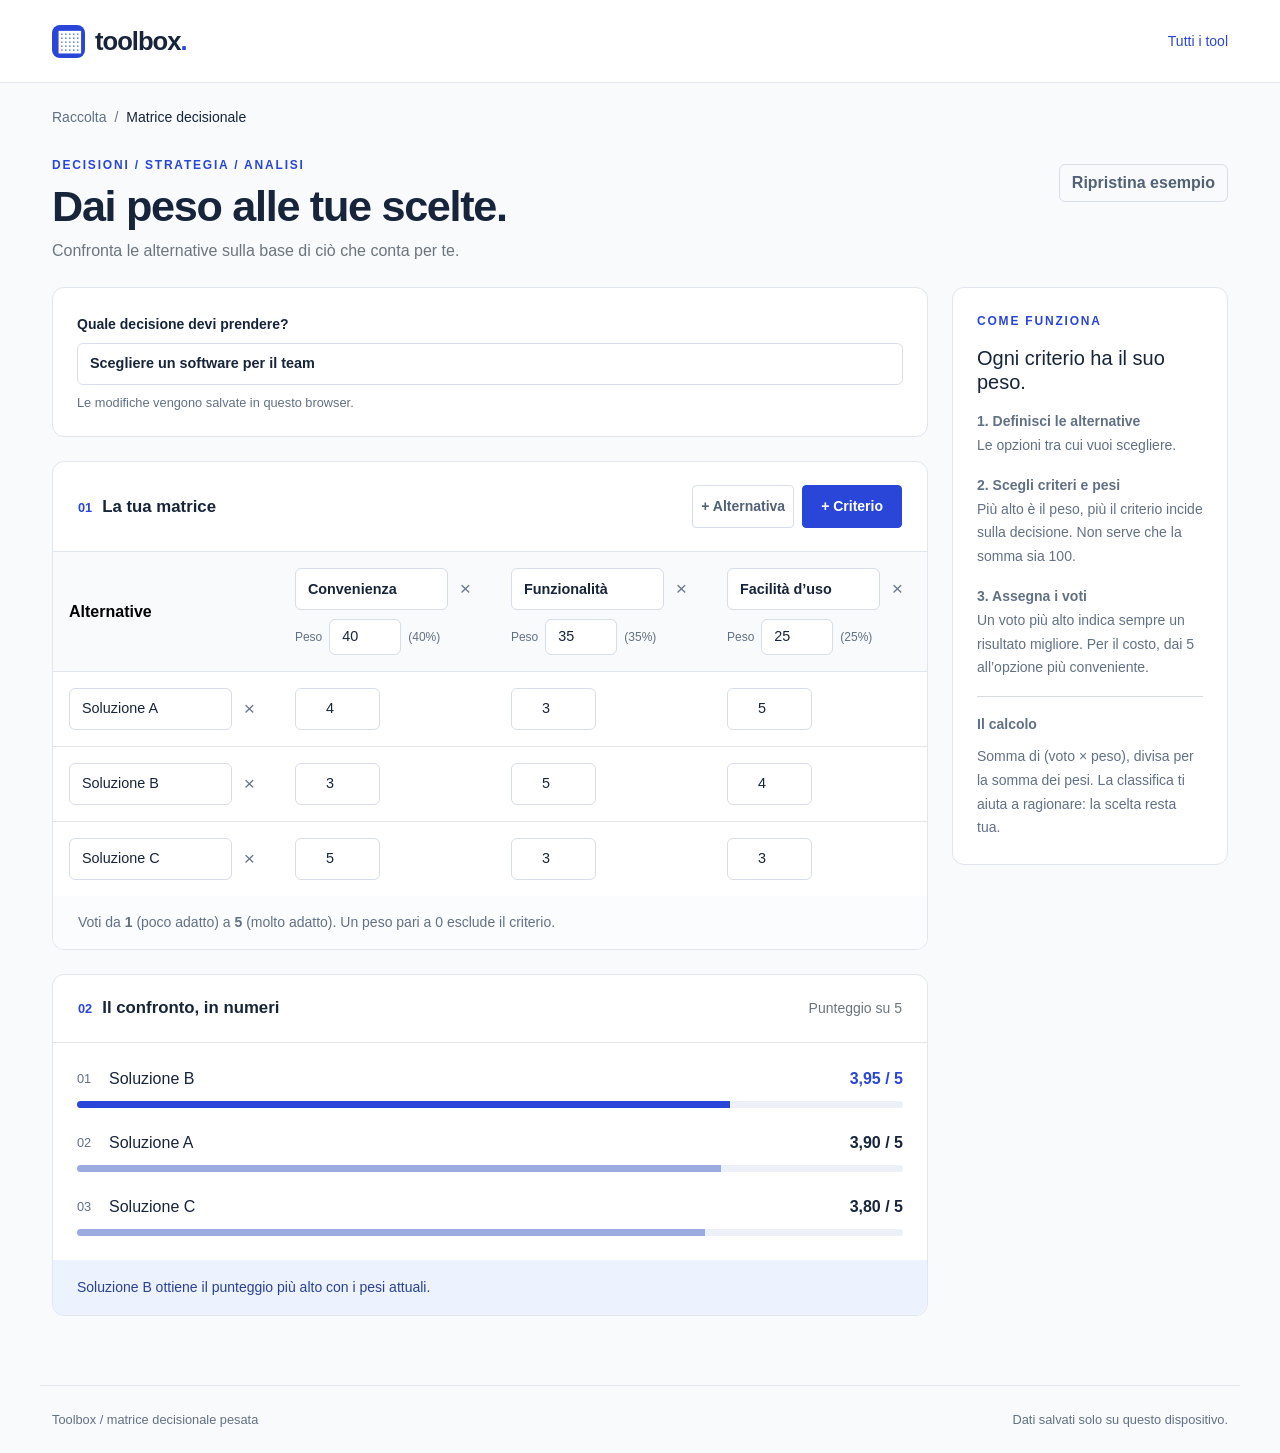
==== tools/decision-matrix/index.html @ d8cb6366 "Publish management tools static website" ====
<!doctype html><html lang="it"><head>
<meta charset="utf-8"><meta name="viewport" content="width=device-width, initial-scale=1">
<title>Matrice decisionale pesata — Toolbox</title><meta name="description" content="Confronta alternative con criteri pesati e una classifica calcolata in tempo reale.">
<link rel="icon" href="../../assets/favicon.svg" type="image/svg+xml">
<link href="https://cdn.jsdelivr.net/npm/bootstrap@5.3.8/dist/css/bootstrap.min.css" rel="stylesheet" integrity="sha384-sRIl4kxILFvY47J16cr9ZwB07vP4J8+LH7qKQnuqkuIAvNWLzeN8tE5YBujZqJLB" crossorigin="anonymous">
<link href="../../assets/css/style.css" rel="stylesheet"><script src="../../assets/js/matrix-core.js" defer></script><script src="../../assets/js/matrix.js" defer></script>
</head><body>
<a class="skip-link" href="#main">Vai al contenuto</a>
<header class="site-header"><div class="container d-flex align-items-center justify-content-between"><a class="brand" href="../../"><span class="brand-mark" aria-hidden="true">▦</span> toolbox<span class="brand-dot">.</span></a><a class="small text-decoration-none" href="../../">Tutti i tool</a></div></header>
<main id="main" class="container py-4">
<nav class="breadcrumb-line" aria-label="Percorso"><a href="../../">Raccolta</a><span class="mx-2 text-secondary">/</span><span>Matrice decisionale</span></nav>
<div class="d-flex flex-wrap justify-content-between align-items-start gap-3 mb-4"><div><p class="eyebrow mb-2">DECISIONI / STRATEGIA / ANALISI</p><h1 class="page-title">Dai peso alle tue scelte.</h1><p class="text-secondary mb-0">Confronta le alternative sulla base di ciò che conta per te.</p></div><button id="reset" class="btn btn-outline-secondary mt-2" type="button">Ripristina esempio</button></div>
<noscript><div class="alert alert-warning">Per utilizzare la matrice è necessario attivare JavaScript.</div></noscript>
<div class="row g-4"><div class="col-lg-9">
<section class="panel mb-4"><div class="p-4"><label for="decision-name" class="small-label mb-2">Quale decisione devi prendere?</label><input id="decision-name" class="form-control decision-name" maxlength="150" placeholder="Es. Scegliere un software per il team"><p id="save-status" class="status-text mt-2 mb-0" role="status">Le modifiche vengono salvate in questo browser.</p></div></section>
<section class="panel" aria-labelledby="matrix-title"><div class="panel-heading"><h2 id="matrix-title"><span class="step">01</span>La tua matrice</h2><div class="d-flex flex-wrap gap-2"><button id="add-option" class="btn btn-sm btn-outline-secondary">+ Alternativa</button><button id="add-criterion" class="btn btn-sm btn-primary">+ Criterio</button></div></div><div class="matrix-scroll" tabindex="0" role="region" aria-label="Matrice modificabile, scorrimento orizzontale"><table class="table matrix-table"><caption class="visually-hidden">Alternative per riga e criteri per colonna. Modifica nomi, pesi e voti.</caption><thead id="matrix-head"></thead><tbody id="matrix-body"></tbody></table></div><div class="table-note">Voti da <strong>1</strong> (poco adatto) a <strong>5</strong> (molto adatto). Un peso pari a 0 esclude il criterio.</div></section>
<div id="validation" class="alert alert-warning mt-3" role="status" hidden></div>
<section class="panel mt-4" aria-labelledby="ranking-title"><div class="panel-heading"><h2 id="ranking-title"><span class="step">02</span>Il confronto, in numeri</h2><span class="small text-secondary">Punteggio su 5</span></div><div id="ranking" class="results" aria-live="polite" aria-atomic="true"></div><div id="summary" class="result-summary"></div></section>
</div><aside class="col-lg-3"><div class="panel p-4"><p class="eyebrow mb-3">COME FUNZIONA</p><h2 class="h5 mb-3">Ogni criterio ha il suo peso.</h2><div class="help-copy"><p><strong>1. Definisci le alternative</strong><br>Le opzioni tra cui vuoi scegliere.</p><p><strong>2. Scegli criteri e pesi</strong><br>Più alto è il peso, più il criterio incide sulla decisione. Non serve che la somma sia 100.</p><p><strong>3. Assegna i voti</strong><br>Un voto più alto indica sempre un risultato migliore. Per il costo, dai 5 all’opzione più conveniente.</p><hr><p class="mb-2"><strong>Il calcolo</strong></p><p class="mb-0">Somma di (voto × peso), divisa per la somma dei pesi. La classifica ti aiuta a ragionare: la scelta resta tua.</p></div></div></aside></div>
</main><footer class="container site-footer"><span>Toolbox / matrice decisionale pesata</span><span>Dati salvati solo su questo dispositivo.</span></footer>
</body></html>
---- assets/css/style.css ----
:root{--ink:#17243a;--muted:#627084;--accent:#2946d8;--line:#e1e6ed;--bs-body-color:var(--ink);--bs-body-bg:#f8fafc;--bs-primary:#2946d8;--bs-font-sans-serif:Inter,-apple-system,BlinkMacSystemFont,"Segoe UI",sans-serif}
body{min-height:100vh}a{color:var(--accent)}.container{max-width:1200px}.site-header{background:#fff;border-bottom:1px solid var(--line);padding:22px 0}.brand{font-size:1.6rem;font-weight:800;letter-spacing:-1px;color:var(--ink);text-decoration:none;display:flex;align-items:center;gap:10px}.brand-mark{display:inline-flex;align-items:center;justify-content:center;width:33px;height:33px;background:var(--accent);color:white;border-radius:8px;font-size:28px;line-height:1}.brand-dot{color:var(--accent);margin-left:-10px}.header-note{font-size:.875rem;color:var(--muted)}.eyebrow{font-size:.75rem;letter-spacing:1.8px;font-weight:700;color:var(--accent);margin-bottom:16px}.intro{padding-top:18px}h1{font-size:clamp(2.1rem,4.4vw,3.6rem);font-weight:750;letter-spacing:-2px;line-height:1.13}h1 span{color:var(--muted)}.lead{font-size:1.1rem;color:var(--muted);max-width:680px}.count-badge{display:inline-flex;background:#e9edf5;font-size:.8rem;padding:5px 9px;border-radius:6px;vertical-align:middle;margin-left:6px}.search-wrap{width:300px}.form-control,.form-select{border-color:#d7dee8;background-color:white;min-height:42px}.form-control:focus,.form-select:focus{border-color:var(--accent);box-shadow:0 0 0 3px #2946d820}.tag-filter{border:1px solid var(--line);border-radius:7px;background:white;font-size:.875rem;padding:8px 16px;color:var(--muted)}.tag-filter.active,.tag-filter:hover{background:#eaf0ff;border-color:#bccaff;color:#243fba}.tool-card{border:1px solid var(--line);border-radius:12px;overflow:hidden;background:white;transition:box-shadow .2s}.tool-card:hover{box-shadow:0 10px 30px #17243a0d}.tool-preview{background:#edf1fc;padding:23px 35px 26px;min-height:210px}.preview-label{font-size:.65rem;letter-spacing:1.8px;color:#526696;font-weight:700}.mini-matrix{display:grid;grid-template-columns:22px repeat(3,1fr);gap:6px;max-width:250px;margin:15px auto 0;text-align:center;font-size:.75rem;align-items:center}.mini-matrix>span{font-size:.65rem;color:#647494}.mini-matrix i{font-style:normal;border-radius:4px;padding:7px;background:#2946d8;color:white}.mini-matrix i.cell-medium{background:#a9b8ef;color:#21377c}.mini-matrix i.cell-low{background:#d4def8;color:#526696}.tool-body{padding:25px}.tool-body h3{font-size:1.3rem;letter-spacing:-.5px;font-weight:700}.tool-body h3 a{color:inherit;text-decoration:none}.tool-body p:not(.eyebrow){font-size:.95rem;line-height:1.65}.tool-tag{font-size:.75rem;padding:4px 9px;border-radius:5px;background:#f0f3f7;color:#526177}.btn{font-weight:600}.btn-primary{--bs-btn-bg:var(--accent);--bs-btn-border-color:var(--accent);--bs-btn-hover-bg:#1e35b1;--bs-btn-hover-border-color:#1e35b1;--bs-btn-active-bg:#1e35b1;padding:10px 18px}.btn-outline-secondary{--bs-btn-color:#526177;--bs-btn-border-color:#d7dee8;--bs-btn-hover-bg:#edf1f7;--bs-btn-hover-color:#17243a;--bs-btn-hover-border-color:#bdc8d7}.site-footer{border-top:1px solid var(--line);padding-top:24px;padding-bottom:24px;margin-top:45px;display:flex;justify-content:space-between;gap:15px;color:var(--muted);font-size:.8rem}.empty-state{padding:50px;text-align:center;border:1px dashed var(--line);border-radius:12px}.skip-link{position:absolute;left:15px;top:-100px;z-index:10;background:white;padding:12px}.skip-link:focus{top:10px}:focus-visible{outline:3px solid #6a84ed;outline-offset:3px}.breadcrumb-line{font-size:.875rem;margin-bottom:28px}.breadcrumb-line a{text-decoration:none;color:var(--muted)}.page-title{font-size:clamp(2rem,4vw,2.7rem);letter-spacing:-1.3px}.panel{background:white;border:1px solid var(--line);border-radius:12px;overflow:hidden}.panel-heading{padding:23px 25px;border-bottom:1px solid var(--line);display:flex;justify-content:space-between;align-items:center;gap:16px;flex-wrap:wrap}.panel-heading h2{font-size:1.05rem;font-weight:700;margin:0}.step{color:var(--accent);font-size:.8rem;display:inline-flex;margin-right:10px}.table{--bs-table-bg:white;margin:0}.matrix-table th,.matrix-table td{padding:16px;vertical-align:middle;border-color:var(--line)}.matrix-table thead th{background:#f8fafc}.matrix-table th:first-child{min-width:210px}.matrix-table td{min-width:170px}.matrix-table .score-input{max-width:85px;text-align:center}.matrix-table .criterion-name{min-width:130px;font-weight:600}.matrix-table input[type=number]{min-width:65px}.weight-row{display:flex;gap:7px;align-items:center;margin-top:9px;color:var(--muted);font-size:.75rem;font-weight:400}.weight-row input{width:72px;min-height:34px;font-size:.875rem}.icon-button{border:0;background:transparent;color:#69778b;font-size:1.2rem;padding:3px 8px;border-radius:4px}.icon-button:hover{background:#fff0f0;color:#b42318}.icon-button:disabled{opacity:.3}.table-note{padding:16px 25px;font-size:.875rem;color:var(--muted);background:#fbfcfe}.results{padding:24px}.ranking-item+.ranking-item{margin-top:23px}.rank-number{font-size:.8rem;color:var(--muted);width:24px}.score{font-weight:750;white-space:nowrap}.progress{height:7px;margin-top:10px;background:#edf1f7}.progress-bar{background:#9babdf}.ranking-item:first-child .progress-bar{background:var(--accent)}.ranking-item:first-child .score{color:var(--accent)}.result-summary{padding:17px 24px;background:#edf2ff;color:#294291;font-size:.875rem}.help-copy{font-size:.875rem;line-height:1.7;color:var(--muted)}.status-text{font-size:.8rem;color:var(--muted)}.decision-name{font-weight:600}.small-label{font-size:.875rem;font-weight:600}.alert{font-size:.875rem}.panel .form-control{font-size:.9rem}.matrix-scroll{overflow:auto}.remove-option{flex-shrink:0}@media(max-width:767px){.header-note{display:none}.site-header{padding:17px 0}.intro{padding-top:0}h1{letter-spacing:-1px}.search-wrap{width:100%}.site-footer{flex-direction:column;margin-top:24px}.panel-heading{padding:18px}.results{padding:20px}.tool-preview{min-height:190px}.matrix-table th,.matrix-table td{padding:12px}.matrix-table th:first-child{min-width:170px}.container{padding-left:20px;padding-right:20px}}
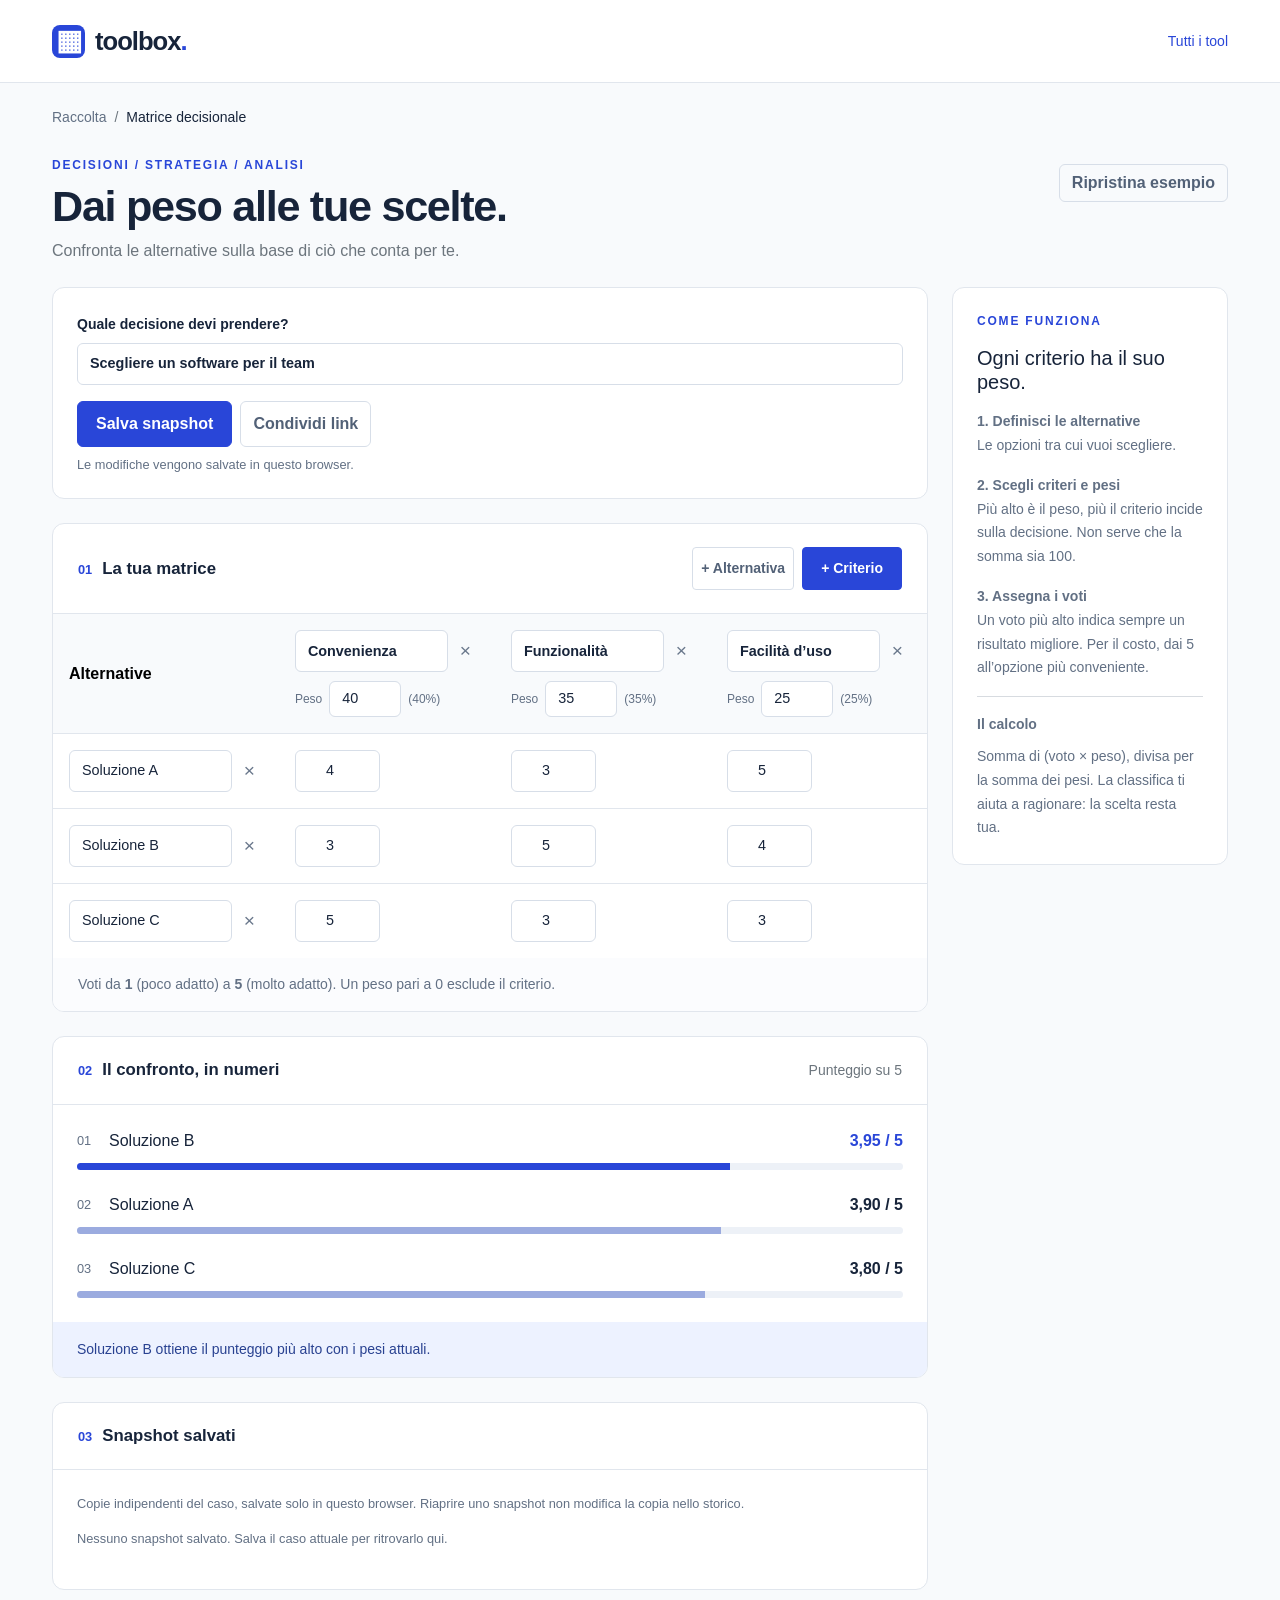
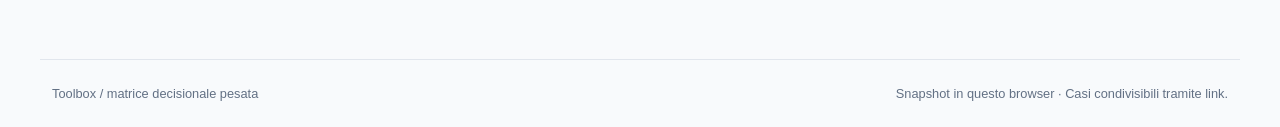
==== commit 57378096: "Add browser snapshot history and shareable matrix links" ====
--- a/tools/decision-matrix/index.html
+++ b/tools/decision-matrix/index.html
@@ -3,7 +3,7 @@
 <title>Matrice decisionale pesata — Toolbox</title><meta name="description" content="Confronta alternative con criteri pesati e una classifica calcolata in tempo reale.">
 <link rel="icon" href="../../assets/favicon.svg" type="image/svg+xml">
 <link href="https://cdn.jsdelivr.net/npm/bootstrap@5.3.8/dist/css/bootstrap.min.css" rel="stylesheet" integrity="sha384-sRIl4kxILFvY47J16cr9ZwB07vP4J8+LH7qKQnuqkuIAvNWLzeN8tE5YBujZqJLB" crossorigin="anonymous">
-<link href="../../assets/css/style.css" rel="stylesheet"><script src="../../assets/js/matrix-core.js" defer></script><script src="../../assets/js/matrix.js" defer></script>
+<link href="../../assets/css/style.css" rel="stylesheet"><script src="../../assets/js/matrix-core.js" defer></script><script src="../../assets/js/matrix-storage.js" defer></script><script src="../../assets/js/matrix.js" defer></script>
 </head><body>
 <a class="skip-link" href="#main">Vai al contenuto</a>
 <header class="site-header"><div class="container d-flex align-items-center justify-content-between"><a class="brand" href="../../"><span class="brand-mark" aria-hidden="true">▦</span> toolbox<span class="brand-dot">.</span></a><a class="small text-decoration-none" href="../../">Tutti i tool</a></div></header>
@@ -12,10 +12,10 @@
 <div class="d-flex flex-wrap justify-content-between align-items-start gap-3 mb-4"><div><p class="eyebrow mb-2">DECISIONI / STRATEGIA / ANALISI</p><h1 class="page-title">Dai peso alle tue scelte.</h1><p class="text-secondary mb-0">Confronta le alternative sulla base di ciò che conta per te.</p></div><button id="reset" class="btn btn-outline-secondary mt-2" type="button">Ripristina esempio</button></div>
 <noscript><div class="alert alert-warning">Per utilizzare la matrice è necessario attivare JavaScript.</div></noscript>
 <div class="row g-4"><div class="col-lg-9">
-<section class="panel mb-4"><div class="p-4"><label for="decision-name" class="small-label mb-2">Quale decisione devi prendere?</label><input id="decision-name" class="form-control decision-name" maxlength="150" placeholder="Es. Scegliere un software per il team"><p id="save-status" class="status-text mt-2 mb-0" role="status">Le modifiche vengono salvate in questo browser.</p></div></section>
+<section class="panel mb-4"><div class="p-4"><label for="decision-name" class="small-label mb-2">Quale decisione devi prendere?</label><input id="decision-name" class="form-control decision-name" maxlength="150" placeholder="Es. Scegliere un software per il team"><div class="d-flex flex-wrap gap-2 mt-3"><button id="save-snapshot" class="btn btn-primary" type="button" disabled>Salva snapshot</button><button id="share-case" class="btn btn-outline-secondary" type="button">Condividi link</button></div><p id="case-status" class="status-text mt-2 mb-0" role="status"></p><div id="share-panel" class="mt-3" hidden><label for="share-url" class="small-label mb-2">Link del caso attuale</label><div class="d-flex gap-2"><input id="share-url" class="form-control" type="text" readonly><button id="copy-link" class="btn btn-outline-secondary" type="button">Copia</button></div><p class="status-text mt-2 mb-0">Il link contiene titolo, alternative, criteri, pesi e voti. Chi lo riceve può aprire e modificare una propria copia.</p></div><p id="save-status" class="status-text mt-2 mb-0" role="status">Le modifiche vengono salvate in questo browser.</p></div></section>
 <section class="panel" aria-labelledby="matrix-title"><div class="panel-heading"><h2 id="matrix-title"><span class="step">01</span>La tua matrice</h2><div class="d-flex flex-wrap gap-2"><button id="add-option" class="btn btn-sm btn-outline-secondary">+ Alternativa</button><button id="add-criterion" class="btn btn-sm btn-primary">+ Criterio</button></div></div><div class="matrix-scroll" tabindex="0" role="region" aria-label="Matrice modificabile, scorrimento orizzontale"><table class="table matrix-table"><caption class="visually-hidden">Alternative per riga e criteri per colonna. Modifica nomi, pesi e voti.</caption><thead id="matrix-head"></thead><tbody id="matrix-body"></tbody></table></div><div class="table-note">Voti da <strong>1</strong> (poco adatto) a <strong>5</strong> (molto adatto). Un peso pari a 0 esclude il criterio.</div></section>
 <div id="validation" class="alert alert-warning mt-3" role="status" hidden></div>
 <section class="panel mt-4" aria-labelledby="ranking-title"><div class="panel-heading"><h2 id="ranking-title"><span class="step">02</span>Il confronto, in numeri</h2><span class="small text-secondary">Punteggio su 5</span></div><div id="ranking" class="results" aria-live="polite" aria-atomic="true"></div><div id="summary" class="result-summary"></div></section>
-</div><aside class="col-lg-3"><div class="panel p-4"><p class="eyebrow mb-3">COME FUNZIONA</p><h2 class="h5 mb-3">Ogni criterio ha il suo peso.</h2><div class="help-copy"><p><strong>1. Definisci le alternative</strong><br>Le opzioni tra cui vuoi scegliere.</p><p><strong>2. Scegli criteri e pesi</strong><br>Più alto è il peso, più il criterio incide sulla decisione. Non serve che la somma sia 100.</p><p><strong>3. Assegna i voti</strong><br>Un voto più alto indica sempre un risultato migliore. Per il costo, dai 5 all’opzione più conveniente.</p><hr><p class="mb-2"><strong>Il calcolo</strong></p><p class="mb-0">Somma di (voto × peso), divisa per la somma dei pesi. La classifica ti aiuta a ragionare: la scelta resta tua.</p></div></div></aside></div>
-</main><footer class="container site-footer"><span>Toolbox / matrice decisionale pesata</span><span>Dati salvati solo su questo dispositivo.</span></footer>
+<section class="panel mt-4" aria-labelledby="history-title"><div class="panel-heading"><h2 id="history-title"><span class="step">03</span>Snapshot salvati</h2></div><div class="p-4"><p class="status-text">Copie indipendenti del caso, salvate solo in questo browser. Riaprire uno snapshot non modifica la copia nello storico.</p><p id="history-status" class="status-text" role="status">Caricamento dello storico…</p><ul id="snapshot-list" class="snapshot-list"></ul></div></section></div><aside class="col-lg-3"><div class="panel p-4"><p class="eyebrow mb-3">COME FUNZIONA</p><h2 class="h5 mb-3">Ogni criterio ha il suo peso.</h2><div class="help-copy"><p><strong>1. Definisci le alternative</strong><br>Le opzioni tra cui vuoi scegliere.</p><p><strong>2. Scegli criteri e pesi</strong><br>Più alto è il peso, più il criterio incide sulla decisione. Non serve che la somma sia 100.</p><p><strong>3. Assegna i voti</strong><br>Un voto più alto indica sempre un risultato migliore. Per il costo, dai 5 all’opzione più conveniente.</p><hr><p class="mb-2"><strong>Il calcolo</strong></p><p class="mb-0">Somma di (voto × peso), divisa per la somma dei pesi. La classifica ti aiuta a ragionare: la scelta resta tua.</p></div></div></aside></div>
+</main><footer class="container site-footer"><span>Toolbox / matrice decisionale pesata</span><span>Snapshot in questo browser · Casi condivisibili tramite link.</span></footer>
 </body></html>
--- a/assets/css/style.css
+++ b/assets/css/style.css
@@ -1,2 +1,3 @@
 :root{--ink:#17243a;--muted:#627084;--accent:#2946d8;--line:#e1e6ed;--bs-body-color:var(--ink);--bs-body-bg:#f8fafc;--bs-primary:#2946d8;--bs-font-sans-serif:Inter,-apple-system,BlinkMacSystemFont,"Segoe UI",sans-serif}
 body{min-height:100vh}a{color:var(--accent)}.container{max-width:1200px}.site-header{background:#fff;border-bottom:1px solid var(--line);padding:22px 0}.brand{font-size:1.6rem;font-weight:800;letter-spacing:-1px;color:var(--ink);text-decoration:none;display:flex;align-items:center;gap:10px}.brand-mark{display:inline-flex;align-items:center;justify-content:center;width:33px;height:33px;background:var(--accent);color:white;border-radius:8px;font-size:28px;line-height:1}.brand-dot{color:var(--accent);margin-left:-10px}.header-note{font-size:.875rem;color:var(--muted)}.eyebrow{font-size:.75rem;letter-spacing:1.8px;font-weight:700;color:var(--accent);margin-bottom:16px}.intro{padding-top:18px}h1{font-size:clamp(2.1rem,4.4vw,3.6rem);font-weight:750;letter-spacing:-2px;line-height:1.13}h1 span{color:var(--muted)}.lead{font-size:1.1rem;color:var(--muted);max-width:680px}.count-badge{display:inline-flex;background:#e9edf5;font-size:.8rem;padding:5px 9px;border-radius:6px;vertical-align:middle;margin-left:6px}.search-wrap{width:300px}.form-control,.form-select{border-color:#d7dee8;background-color:white;min-height:42px}.form-control:focus,.form-select:focus{border-color:var(--accent);box-shadow:0 0 0 3px #2946d820}.tag-filter{border:1px solid var(--line);border-radius:7px;background:white;font-size:.875rem;padding:8px 16px;color:var(--muted)}.tag-filter.active,.tag-filter:hover{background:#eaf0ff;border-color:#bccaff;color:#243fba}.tool-card{border:1px solid var(--line);border-radius:12px;overflow:hidden;background:white;transition:box-shadow .2s}.tool-card:hover{box-shadow:0 10px 30px #17243a0d}.tool-preview{background:#edf1fc;padding:23px 35px 26px;min-height:210px}.preview-label{font-size:.65rem;letter-spacing:1.8px;color:#526696;font-weight:700}.mini-matrix{display:grid;grid-template-columns:22px repeat(3,1fr);gap:6px;max-width:250px;margin:15px auto 0;text-align:center;font-size:.75rem;align-items:center}.mini-matrix>span{font-size:.65rem;color:#647494}.mini-matrix i{font-style:normal;border-radius:4px;padding:7px;background:#2946d8;color:white}.mini-matrix i.cell-medium{background:#a9b8ef;color:#21377c}.mini-matrix i.cell-low{background:#d4def8;color:#526696}.tool-body{padding:25px}.tool-body h3{font-size:1.3rem;letter-spacing:-.5px;font-weight:700}.tool-body h3 a{color:inherit;text-decoration:none}.tool-body p:not(.eyebrow){font-size:.95rem;line-height:1.65}.tool-tag{font-size:.75rem;padding:4px 9px;border-radius:5px;background:#f0f3f7;color:#526177}.btn{font-weight:600}.btn-primary{--bs-btn-bg:var(--accent);--bs-btn-border-color:var(--accent);--bs-btn-hover-bg:#1e35b1;--bs-btn-hover-border-color:#1e35b1;--bs-btn-active-bg:#1e35b1;padding:10px 18px}.btn-outline-secondary{--bs-btn-color:#526177;--bs-btn-border-color:#d7dee8;--bs-btn-hover-bg:#edf1f7;--bs-btn-hover-color:#17243a;--bs-btn-hover-border-color:#bdc8d7}.site-footer{border-top:1px solid var(--line);padding-top:24px;padding-bottom:24px;margin-top:45px;display:flex;justify-content:space-between;gap:15px;color:var(--muted);font-size:.8rem}.empty-state{padding:50px;text-align:center;border:1px dashed var(--line);border-radius:12px}.skip-link{position:absolute;left:15px;top:-100px;z-index:10;background:white;padding:12px}.skip-link:focus{top:10px}:focus-visible{outline:3px solid #6a84ed;outline-offset:3px}.breadcrumb-line{font-size:.875rem;margin-bottom:28px}.breadcrumb-line a{text-decoration:none;color:var(--muted)}.page-title{font-size:clamp(2rem,4vw,2.7rem);letter-spacing:-1.3px}.panel{background:white;border:1px solid var(--line);border-radius:12px;overflow:hidden}.panel-heading{padding:23px 25px;border-bottom:1px solid var(--line);display:flex;justify-content:space-between;align-items:center;gap:16px;flex-wrap:wrap}.panel-heading h2{font-size:1.05rem;font-weight:700;margin:0}.step{color:var(--accent);font-size:.8rem;display:inline-flex;margin-right:10px}.table{--bs-table-bg:white;margin:0}.matrix-table th,.matrix-table td{padding:16px;vertical-align:middle;border-color:var(--line)}.matrix-table thead th{background:#f8fafc}.matrix-table th:first-child{min-width:210px}.matrix-table td{min-width:170px}.matrix-table .score-input{max-width:85px;text-align:center}.matrix-table .criterion-name{min-width:130px;font-weight:600}.matrix-table input[type=number]{min-width:65px}.weight-row{display:flex;gap:7px;align-items:center;margin-top:9px;color:var(--muted);font-size:.75rem;font-weight:400}.weight-row input{width:72px;min-height:34px;font-size:.875rem}.icon-button{border:0;background:transparent;color:#69778b;font-size:1.2rem;padding:3px 8px;border-radius:4px}.icon-button:hover{background:#fff0f0;color:#b42318}.icon-button:disabled{opacity:.3}.table-note{padding:16px 25px;font-size:.875rem;color:var(--muted);background:#fbfcfe}.results{padding:24px}.ranking-item+.ranking-item{margin-top:23px}.rank-number{font-size:.8rem;color:var(--muted);width:24px}.score{font-weight:750;white-space:nowrap}.progress{height:7px;margin-top:10px;background:#edf1f7}.progress-bar{background:#9babdf}.ranking-item:first-child .progress-bar{background:var(--accent)}.ranking-item:first-child .score{color:var(--accent)}.result-summary{padding:17px 24px;background:#edf2ff;color:#294291;font-size:.875rem}.help-copy{font-size:.875rem;line-height:1.7;color:var(--muted)}.status-text{font-size:.8rem;color:var(--muted)}.decision-name{font-weight:600}.small-label{font-size:.875rem;font-weight:600}.alert{font-size:.875rem}.panel .form-control{font-size:.9rem}.matrix-scroll{overflow:auto}.remove-option{flex-shrink:0}@media(max-width:767px){.header-note{display:none}.site-header{padding:17px 0}.intro{padding-top:0}h1{letter-spacing:-1px}.search-wrap{width:100%}.site-footer{flex-direction:column;margin-top:24px}.panel-heading{padding:18px}.results{padding:20px}.tool-preview{min-height:190px}.matrix-table th,.matrix-table td{padding:12px}.matrix-table th:first-child{min-width:170px}.container{padding-left:20px;padding-right:20px}}
+.snapshot-list{list-style:none;margin:0;padding:0}.snapshot-item{display:flex;align-items:center;justify-content:space-between;gap:16px;padding:16px 0;border-top:1px solid var(--line)}.snapshot-info{min-width:0}.snapshot-info strong{overflow-wrap:anywhere}.snapshot-item .btn{white-space:nowrap}@media(max-width:575px){.snapshot-item{align-items:flex-start;flex-direction:column}}
